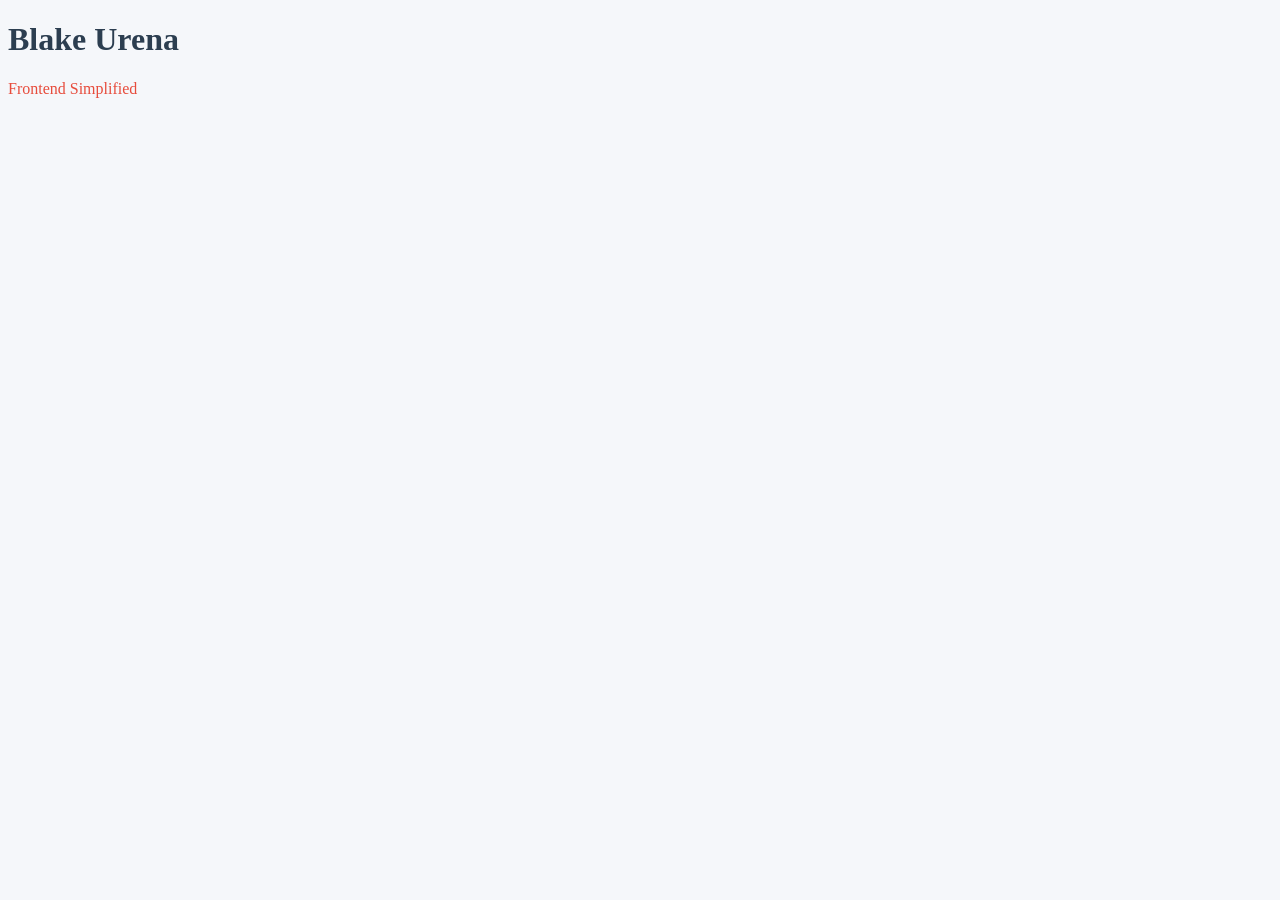
==== index.html @ 9872036c "Create index.html" ====
<!DOCTYPE html>
<html lang="en">
<head>
    <meta charset="UTF-8">
    <meta name="viewport" content="width=device-width, initial-scale=1.0">
    <title>Blake</title>
</head>
<body>
    <h1>Blake Urena</h1>
    <p>Frontend Simplified </p>
</body>
</html>
<script>
document.querySelector('h1')?.style.setProperty('color','#2c3e50');
document.querySelector('p')?.style.setProperty('color','#e74c3c');
document.body?.style.setProperty('background-color','#f5f7fa');
</script>
</html>
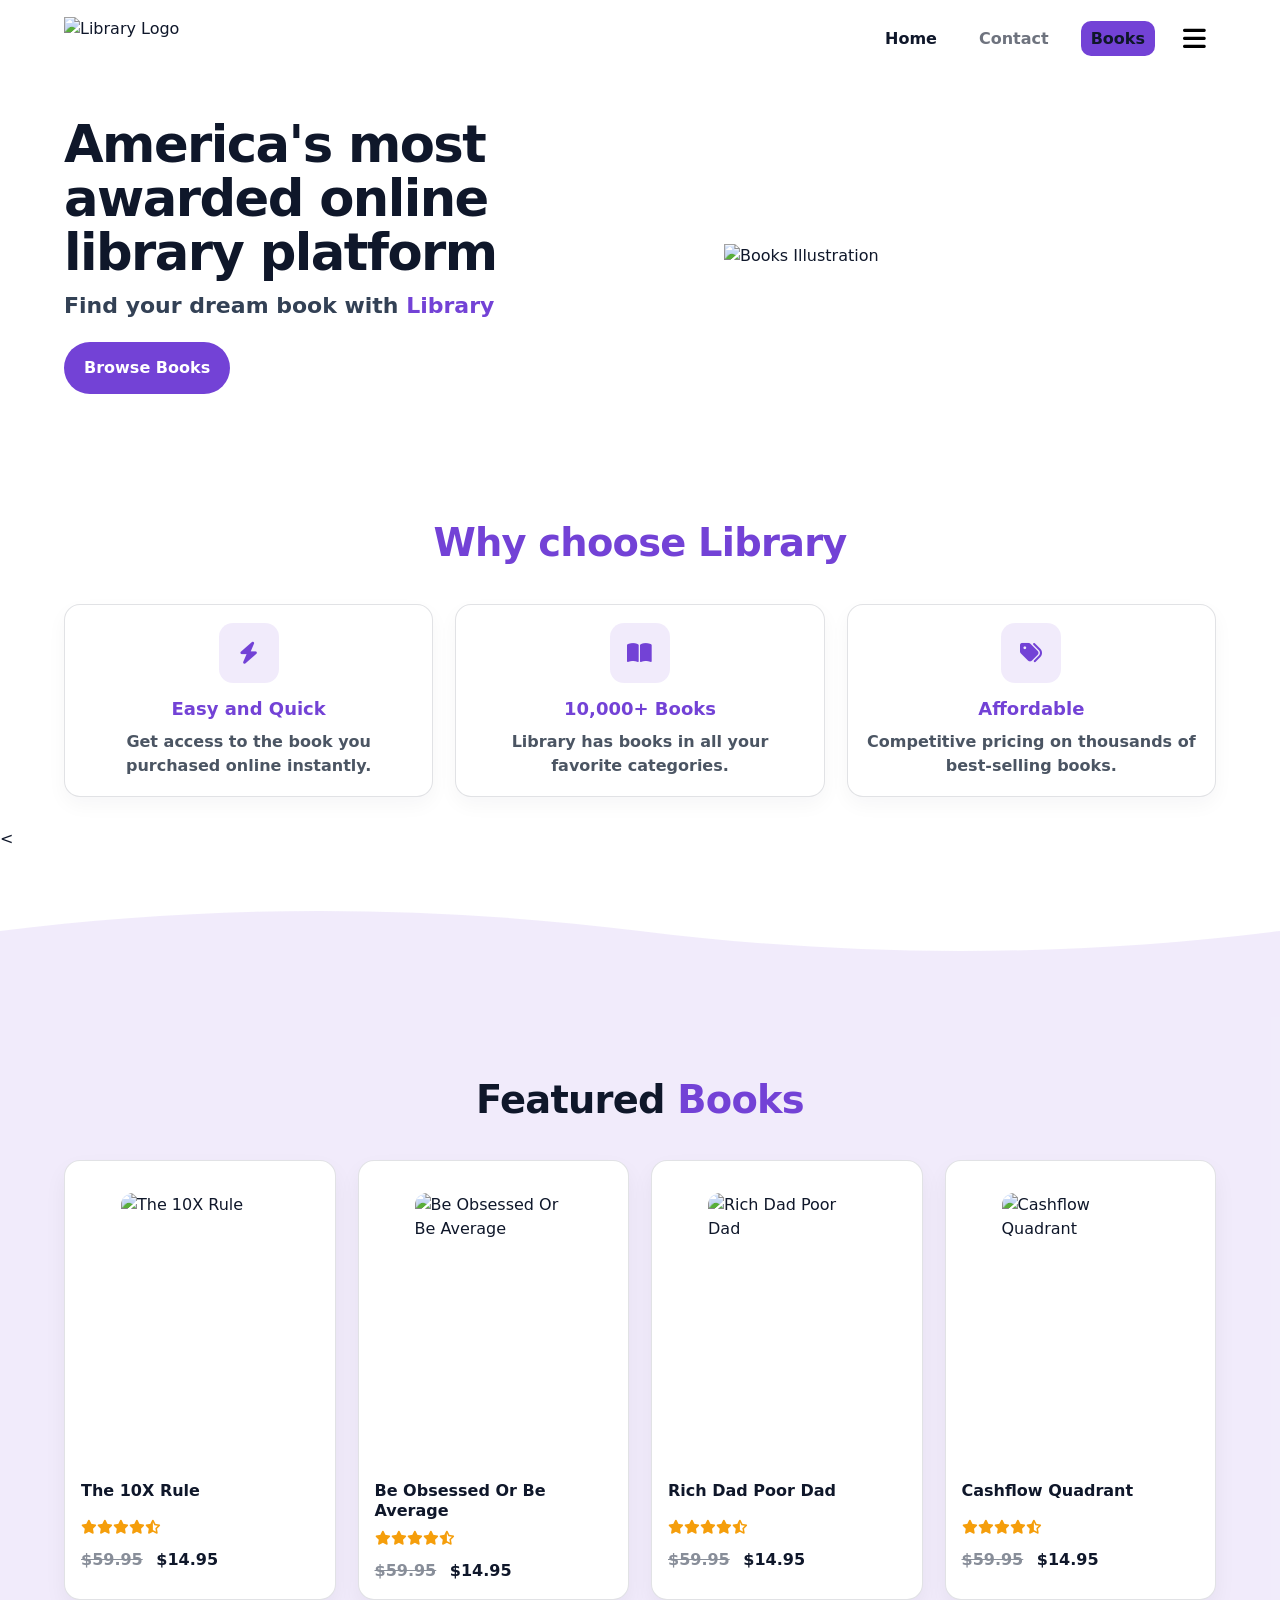
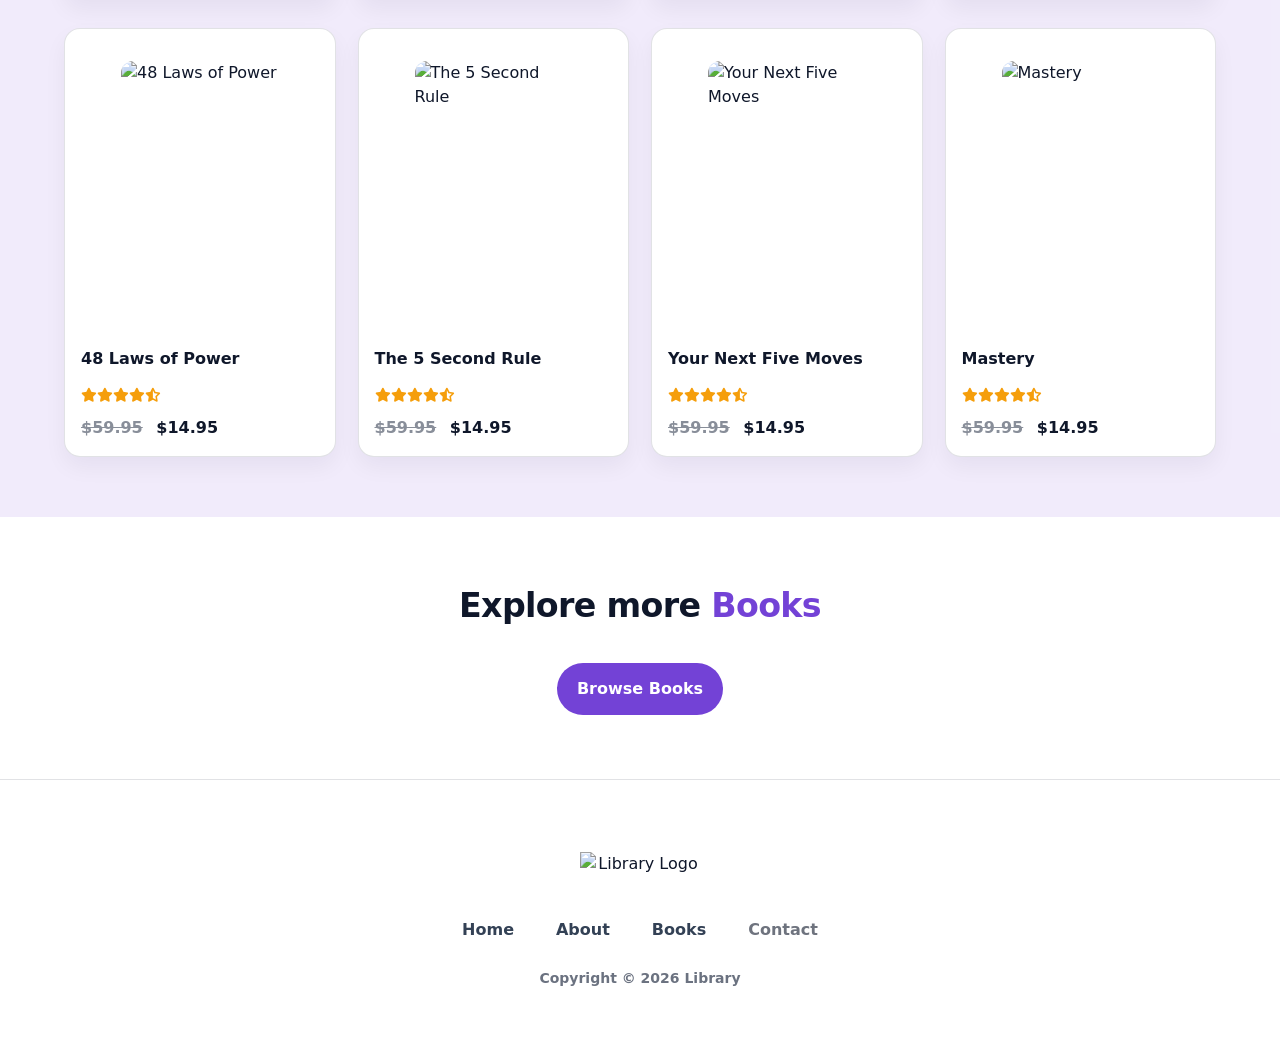
==== commit d148625e: "Rename library.html to index.html" ====
--- a/index.html
+++ b/index.html
@@ -1,18 +1,315 @@
 <!DOCTYPE html>
 <html lang="en">
 <head>
-    <meta charset="UTF-8">
-    <meta name="viewport" content="width=device-width, initial-scale=1.0">
-    <title>Blake</title>
+  <meta charset="UTF-8" />
+  <meta http-equiv="X-UA-Compatible" content="IE=edge" />
+  <meta name="viewport" content="width=device-width, initial-scale=1.0" />
+  <title>Library</title>
+
+  <link rel="stylesheet" href="library.css" />
+  <link
+  rel="stylesheet"
+  href="https://cdnjs.cloudflare.com/ajax/libs/font-awesome/6.5.1/css/all.min.css"
+/>
+  <script defer src="library.js"></script>
 </head>
 <body>
-    <h1>Blake Urena</h1>
-    <p>Frontend Simplified </p>
+  <!-- LANDING -->
+  <section id="landing">
+    <nav>
+  <div class="nav__container">
+    <img class="logo" src="./libraryassets/Library.svg" alt="Library Logo" />
+
+    <ul class="nav__links">
+      <li><a href="#" class="nav__link">Home</a></li>
+      <li><a class="nav__link nav__link--disabled">Contact</a></li>
+      <li><a href="#features" class="nav__link nav__link--primary">Books</a></li>
+    </ul>
+
+    <!-- ✅ Hamburger -->
+    <button class="btn__menu" type="button" onclick="openMenu()" aria-label="Open menu">
+      <i class="fa-solid fa-bars" aia-hidden="true"></i>
+    </button>
+
+    <!-- ✅ Mobile Menu -->
+    <div class="menu__backdrop" aria-hidden="true">
+      <button class="btn__menu btn__menu--close" type="button" onclick="closeMenu()" aria-label="Close menu">
+        <i class="fa-solid fa-times" aria-hidden="true"></i>
+      </button>
+
+      <ul class="menu__links">
+        <li class="menu__list">
+          <a href="#" class="menu__link" onclick="closeMenu()">Home</a>
+        </li>
+        <li class="menu__list">
+          <a class="menu__link menu__link--disabled">Contact</a>
+        </li>
+        <li class="menu__list">
+          <a href="#features" class="menu__link" onclick="closeMenu()">Books</a>
+        </li>
+      </ul>
+    </div>
+  </div>
+</nav>
+
+    <header>
+      <div class="header__container">
+        <div class="header__description">
+          <h1>America's most awarded online library platform</h1>
+          <h2>Find your dream book with <span class="purple">Library</span></h2>
+          <a href="#features">
+            <button class="btn">Browse Books</button>
+          </a>
+        </div>
+
+        <figure class="header__img--wrapper">
+          <img src="./libraryassets/Undraw_Books.svg" alt="Books Illustration" />
+        </figure>
+      </div>
+    </header>
+  </section>
+
+  <main>
+    <!-- HIGHLIGHTS -->
+    <section id="highlights">
+      <div class="container">
+        <div class="row">
+          <h2 class="section__title">
+            Why choose <span class="purple">Library</span>
+          </h2>
+
+          <div class="highlight__wrapper">
+            <div class="highlight">
+              <div class="highlight__img">
+                <i class="fas fa-bolt"></i>
+              </div>
+              <h3 class="highlight__subtitle">Easy and Quick</h3>
+              <p class="highlight__para">
+                Get access to the book you purchased online instantly.
+              </p>
+            </div>
+
+            <div class="highlight">
+              <div class="highlight__img">
+                <i class="fas fa-book-open"></i>
+              </div>
+              <h3 class="highlight__subtitle">10,000+ Books</h3>
+              <p class="highlight__para">
+                Library has books in all your favorite categories.
+              </p>
+            </div>
+
+            <div class="highlight">
+              <div class="highlight__img">
+                <i class="fas fa-tags"></i>
+              </div>
+              <h3 class="highlight__subtitle">Affordable</h3>
+              <p class="highlight__para">
+                Competitive pricing on thousands of best-selling books.
+              </p>
+            </div>
+          </div>
+
+        </div>
+      </div>
+    </section>
+
+    <!-- SINGLE WAVE BETWEEN HIGHLIGHTS AND FEATURES -->
+    <<div class="wave" aria-hidden="true">
+  <svg viewBox="0 0 1440 120" xmlns="http://www.w3.org/2000/svg" preserveAspectRatio="none">
+    <path 
+      d="M0,60 
+         C240,40 480,40 720,60 
+         C960,80 1200,80 1440,60 
+         L1440,120 
+         L0,120 
+         Z"
+      fill="rgba(115, 66, 214, 0.1)">
+    </path>
+  </svg>
+</div>
+
+    <!-- FEATURED BOOKS (ALL 8, CORRECT ORDER) -->
+    <section id="features">
+      <div class="container">
+        <div class="row">
+          <h2 class="section__title">
+            Featured <span class="purple">Books</span>
+          </h2>
+
+          <div class="books">
+            <!-- 1) The 10X Rule -->
+            <div class="book">
+              <figure class="book__img--wrapper">
+                <img class="book__img" src="./libraryassets/book-1.jpeg" alt="The 10X Rule" />
+              </figure>
+              <div class="book__title">The 10X Rule</div>
+              <div class="book__ratings">
+                <i class="fas fa-star"></i><i class="fas fa-star"></i><i class="fas fa-star"></i><i class="fas fa-star"></i><i class="fas fa-star-half-alt"></i>
+              </div>
+              <div class="book__price">
+                <span class="book__price--normal">$59.95</span> $14.95
+              </div>
+            </div>
+
+            <!-- 2) Be Obsessed Or Be Average -->
+            <div class="book">
+              <figure class="book__img--wrapper">
+                <img class="book__img" src="./libraryassets/book-2.jpeg" alt="Be Obsessed Or Be Average" />
+              </figure>
+              <div class="book__title">Be Obsessed Or Be Average</div>
+              <div class="book__ratings">
+                <i class="fas fa-star"></i><i class="fas fa-star"></i><i class="fas fa-star"></i><i class="fas fa-star"></i><i class="fas fa-star-half-alt"></i>
+              </div>
+              <div class="book__price">
+                <span class="book__price--normal">$59.95</span> $14.95
+              </div>
+            </div>
+
+            <!-- 3) Rich Dad Poor Dad -->
+            <div class="book">
+              <figure class="book__img--wrapper">
+                <img class="book__img" src="./libraryassets/book-3.jpeg" alt="Rich Dad Poor Dad" />
+              </figure>
+              <div class="book__title">Rich Dad Poor Dad</div>
+              <div class="book__ratings">
+                <i class="fas fa-star"></i><i class="fas fa-star"></i><i class="fas fa-star"></i><i class="fas fa-star"></i><i class="fas fa-star-half-alt"></i>
+              </div>
+              <div class="book__price">
+                <span class="book__price--normal">$59.95</span> $14.95
+              </div>
+            </div>
+
+            <!-- 4) Cashflow Quadrant -->
+            <div class="book">
+              <figure class="book__img--wrapper">
+                <img class="book__img" src="./libraryassets/book-4.jpeg" alt="Cashflow Quadrant" />
+              </figure>
+              <div class="book__title">Cashflow Quadrant</div>
+              <div class="book__ratings">
+                <i class="fas fa-star"></i><i class="fas fa-star"></i><i class="fas fa-star"></i><i class="fas fa-star"></i><i class="fas fa-star-half-alt"></i>
+              </div>
+              <div class="book__price">
+                <span class="book__price--normal">$59.95</span> $14.95
+              </div>
+            </div>
+
+            <!-- 5) 48 Laws of Power -->
+            <div class="book">
+              <figure class="book__img--wrapper">
+                <img class="book__img" src="./libraryassets/book-5.jpeg" alt="48 Laws of Power" />
+              </figure>
+              <div class="book__title">48 Laws of Power</div>
+              <div class="book__ratings">
+                <i class="fas fa-star"></i><i class="fas fa-star"></i><i class="fas fa-star"></i><i class="fas fa-star"></i><i class="fas fa-star-half-alt"></i>
+              </div>
+              <div class="book__price">
+                <span class="book__price--normal">$59.95</span> $14.95
+              </div>
+            </div>
+
+            <!-- 6) The 5 Second Rule -->
+            <div class="book">
+              <figure class="book__img--wrapper">
+                <img class="book__img" src="./libraryassets/book-6.jpeg" alt="The 5 Second Rule" />
+              </figure>
+              <div class="book__title">The 5 Second Rule</div>
+              <div class="book__ratings">
+                <i class="fas fa-star"></i><i class="fas fa-star"></i><i class="fas fa-star"></i><i class="fas fa-star"></i><i class="fas fa-star-half-alt"></i>
+              </div>
+              <div class="book__price">
+                <span class="book__price--normal">$59.95</span> $14.95
+              </div>
+            </div>
+
+            <!-- 7) Your Next Five Moves -->
+            <div class="book">
+              <figure class="book__img--wrapper">
+                <img class="book__img" src="./libraryassets/book-7.jpg" alt="Your Next Five Moves" />
+              </figure>
+              <div class="book__title">Your Next Five Moves</div>
+              <div class="book__ratings">
+                <i class="fas fa-star"></i><i class="fas fa-star"></i><i class="fas fa-star"></i><i class="fas fa-star"></i><i class="fas fa-star-half-alt"></i>
+              </div>
+              <div class="book__price">
+                <span class="book__price--normal">$59.95</span> $14.95
+              </div>
+            </div>
+
+            <!-- 8) Mastery -->
+            <div class="book">
+              <figure class="book__img--wrapper">
+                <img class="book__img" src="./libraryassets/book-8.jpeg" alt="Mastery" />
+              </figure>
+              <div class="book__title">Mastery</div>
+              <div class="book__ratings">
+                <i class="fas fa-star"></i><i class="fas fa-star"></i><i class="fas fa-star"></i><i class="fas fa-star"></i><i class="fas fa-star-half-alt"></i>
+              </div>
+              <div class="book__price">
+                <span class="book__price--normal">$59.95</span> $14.95
+              </div>
+            </div>
+          </div>
+
+        </div>
+      </div>
+    </section>
+
+    <!-- EXPLORE -->
+    <section id="explore">
+      <div class="container">
+        <div class="row row__column" style="text-align:center;">
+          <h2>Explore more <span class="purple">Books</span></h2>
+          <div style="display:flex; justify-content:center; margin-top:16px;">
+            <a href="#features"><button class="btn">Browse Books</button></a>
+          </div>
+        </div>
+      </div>
+    </section>
+  </main>
+
+  <!-- FOOTER -->
+  <footer>
+    <div class="container">
+      <div class="row row__column footer__content">
+        <a href="#">
+          <figure class="footer__logo">
+            <img src="./libraryassets/Library.svg" class="footer__logo--img" alt="Library Logo" />
+          </figure>
+        </a>
+
+        <div class="footer__list">
+          <a href="#" class="footer__link">Home</a>
+          <a href="#" class="footer__link">About</a>
+          <a href="#features" class="footer__link">Books</a>
+          <a href="#" class="nav__link nav__link--disabled">Contact</a>
+        </div>
+
+        <div class="footer__copyright">
+          Copyright &copy; 2026 Library
+        </div>
+      </div>
+    </div>
+  </footer>
+
+  <!-- Menu fallback -->
+  <script>
+    (function () {
+      const backdrop = document.querySelector(".menu__backdrop");
+
+      function open() {
+        document.body.classList.add("menu--open");
+        if (backdrop) backdrop.setAttribute("aria-hidden", "false");
+      }
+
+      function close() {
+        document.body.classList.remove("menu--open");
+        if (backdrop) backdrop.setAttribute("aria-hidden", "true");
+      }
+
+      if (typeof window.openMenu !== "function") window.openMenu = open;
+      if (typeof window.closeMenu !== "function") window.closeMenu = close;
+    })();
+  </script>
 </body>
-</html>
-<script>
-document.querySelector('h1')?.style.setProperty('color','#2c3e50');
-document.querySelector('p')?.style.setProperty('color','#e74c3c');
-document.body?.style.setProperty('background-color','#f5f7fa');
-</script>
-</html>
+</html>
--- a/library.css
+++ b/library.css
@@ -0,0 +1,558 @@
+@import url('https://fonts.googleapis.com/css2?family=Roboto:wght@400;500;700&display=swap');
+/* =========================
+   LibraryA.css (clean + professional)
+   ========================= */
+
+/* ----- Reset / Base ----- */
+*,
+*::before,
+*::after {
+  box-sizing: border-box;
+}
+
+html {
+  scroll-behavior: smooth;
+}
+
+body {
+  margin: 0;
+  font-family: system-ui, -apple-system, Segoe UI, Roboto, Helvetica, Arial, "Apple Color Emoji",
+    "Segoe UI Emoji";
+  color: #0f172a;
+  background: #ffffff;
+  line-height: 1.5;
+}
+
+img {
+  max-width: 100%;
+  display: block;
+}
+
+a {
+  color: inherit;
+  text-decoration: none;
+}
+
+button {
+  font: inherit;
+}
+
+ul {
+  margin: 0;
+  padding: 0;
+  list-style: none;
+}
+
+/* ----- Utilities ----- */
+:root {
+  --purple: #7342d6;
+  --purple-10: rgba(115, 66, 214, 0.1);
+  --text: #0f172a;
+  --muted: #6b7280;
+  --border: rgba(15, 23, 42, 0.12);
+  --shadow: 0 10px 30px rgba(15, 23, 42, 0.08);
+  --radius: 16px;
+  --max: 1200px;
+}
+
+.purple {
+  color: var(--purple);
+}
+
+.container {
+  width: min(90%, var(--max));
+  margin: 0 auto;
+}
+
+.row {
+  width: 100%;
+}
+
+.row__column {
+  display: flex;
+  flex-direction: column;
+  align-items: center;
+}
+
+/* ----- Typography ----- */
+.section__title {
+  font-size: clamp(28px, 3vw, 42px);
+  font-weight: 800;
+  letter-spacing: -0.02em;
+  text-align: center;
+  margin: 0 0 32px;
+}
+
+/* ----- Buttons ----- */
+.btn {
+  display: inline-flex;
+  align-items: center;
+  justify-content: center;
+  padding: 12px 18px;
+  border-radius: 999px;
+  border: 2px solid transparent;
+  background: var(--purple);
+  color: #fff;
+  font-weight: 700;
+  cursor: pointer;
+  transition: transform 120ms ease, opacity 120ms ease, background 120ms ease;
+}
+
+.btn:hover {
+  transform: translateY(-1px);
+  opacity: 0.95;
+}
+
+.btn:active {
+  transform: translateY(0px);
+}
+
+.nav__link--primary {
+  padding: 10px 14px;
+  border-radius: 999px;
+  background: var(--purple);
+  color: #fff;
+}
+
+/* =========================
+   Landing / Nav / Header
+   ========================= */
+
+#landing {
+  position: relative;
+  overflow: hidden;
+}
+
+nav {
+  width: 100%;
+  padding: 16px 0;
+}
+
+.nav__container {
+  width: min(90%, var(--max));
+  margin: 0 auto;
+  display: flex;
+  align-items: center;
+  justify-content: space-between;
+  gap: 18px;
+}
+
+.logo {
+  height: 44px;
+  width: auto;
+}
+
+.nav__links {
+  display: flex;
+  align-items: center;
+  gap: 22px;
+  margin-left: auto;
+}
+
+.nav__link {
+  font-weight: 700;
+  color: var(--text);
+  padding: 8px 10px;
+  border-radius: 10px;
+}
+
+.nav__link:hover {
+  background: rgba(115, 66, 214, 0.08);
+}
+
+.nav__link--disabled {
+  cursor: default;
+  pointer-events: none; /* fully disables click */
+  opacity: 0.7;         /* optional visual cue */
+}
+
+/* Hamburger button */
+.btn__menu {
+  display: inline-flex; 
+  border: none;
+  background: transparent;
+  cursor: pointer;
+  font-size: 26px;
+  line-height: 1;
+  padding: 10px;
+  border-radius: 12px;
+}
+
+.btn__menu:hover {
+  background: rgba(115, 66, 214, 0.08);
+}
+
+/* Mobile menu backdrop */
+.menu__backdrop {
+  position: fixed;
+  inset: 0;
+  background: rgba(15, 23, 42, 0.6);
+  display: flex;
+  justify-content: flex-end;
+  opacity: 0;
+  pointer-events: none;
+  transition: opacity 180ms ease;
+  z-index: 999;
+}
+
+/* Slide-out panel */
+.menu__links {
+  width: min(78vw, 320px);
+  height: 100%;
+  background: #ffffff;
+  padding: 18px;
+  display: flex;
+  flex-direction: column;
+  gap: 10px;
+  transform: translateX(12px);
+  transition: transform 180ms ease;
+  box-shadow: var(--shadow);
+}
+
+.menu__list {
+  width: 100%;
+}
+
+.menu__link {
+  display: block;
+  padding: 12px 12px;
+  border-radius: 12px;
+  font-weight: 800;
+  color: var(--text);
+}
+
+.menu__link:hover {
+  background: rgba(115, 66, 214, 0.08);
+}
+
+.btn__menu--close {
+  align-self: flex-end;
+  margin-bottom: 10px;
+}
+
+/* Open state */
+.menu--open .menu__backdrop {
+  opacity: 1;
+  pointer-events: auto;
+}
+
+.menu--open .menu__links {
+  transform: translateX(0);
+}
+
+/* Header */
+header {
+  padding: 40px 0 64px;
+}
+
+.header__container {
+  width: min(90%, var(--max));
+  margin: 0 auto;
+  display: grid;
+  grid-template-columns: 1.05fr 0.95fr;
+  align-items: center;
+  gap: 32px;
+}
+
+.header__description h1 {
+  margin: 0 0 10px;
+  font-size: clamp(30px, 4vw, 52px);
+  font-weight: 900;
+  letter-spacing: -0.03em;
+  line-height: 1.05;
+}
+
+.header__description h2 {
+  margin: 0 0 20px;
+  font-size: clamp(18px, 2vw, 22px);
+  font-weight: 700;
+  color: #334155;
+}
+
+.header__img--wrapper img {
+  width: 100%;
+  max-height: 380px;
+  object-fit: contain;
+}
+
+/* =========================
+   Highlights
+   ========================= */
+
+#highlights {
+  position: relative;
+  padding: 56px 0 30px;
+  color: var(--purple);
+}
+
+.highlight__wrapper {
+  display: grid;
+  grid-template-columns: repeat(3, 1fr);
+  gap: 22px;
+  margin-top: 28px;
+}
+
+.highlight {
+  background: #ffffff;
+  border: 1px solid var(--border);
+  border-radius: var(--radius);
+  padding: 18px;
+  box-shadow: 0 8px 20px rgba(15, 23, 42, 0.04);
+  text-align: center;
+}
+
+.highlight__img {
+  width: 60px;
+  height: 60px;
+  border-radius: 14px;
+  margin: 0 auto 12px;
+  display: grid;
+  place-items: center;
+  background: var(--purple-10);
+  color: var(--purple);
+  font-size: 22px;
+}
+
+.highlight__subtitle {
+  margin: 0 0 8px;
+  font-size: 18px;
+  font-weight: 900;
+  color: var(--purple);
+}
+
+.highlight__para {
+  margin: 0;
+  color: #4b5563;
+  font-weight: 600;
+}
+
+/* =========================
+   Wave Divider
+   (Placed between highlights and features in HTML)
+   ========================= */
+.wave {
+  width: 100%;
+  line-height: 0;
+}
+
+.wave svg {
+  display: block;
+  width: 100%;
+  height: 160px;
+}
+
+/* =========================
+   Featured Books Section
+   ========================= */
+
+#features {
+  background-color: var(--purple-10);
+  padding: 60px 0;
+}
+
+/* Books grid */
+.books {
+  display: grid;
+  grid-template-columns: repeat(4, 1fr);
+  gap: 28px 22px;
+}
+
+.book {
+  background: #ffffff;
+  border: 1px solid var(--border);
+  border-radius: var(--radius);
+  overflow: hidden;
+  box-shadow: 0 10px 22px rgba(15, 23, 42, 0.05);
+  transition: transform 140ms ease, box-shadow 140ms ease;
+}
+
+.book:hover {
+  transform: translateY(-3px);
+  box-shadow: 0 16px 30px rgba(15, 23, 42, 0.08);
+}
+
+.book__img--wrapper {
+  padding: 16px 16px 0;
+  background: #ffffff;
+}
+
+.book__img {
+  width: 100%;
+  height: 260px;
+  object-fit: contain;
+  border-radius: 12px;
+}
+
+.book__title {
+  padding: 12px 16px 0;
+  font-weight: 900;
+  color: var(--text);
+  font-size: 16px;
+  line-height: 1.2;
+  min-height: 40px;
+}
+
+.book__ratings {
+  padding: 8px 16px 0;
+  color: #f59e0b;
+  font-size: 14px;
+}
+
+.book__price {
+  padding: 10px 16px 16px;
+  font-weight: 900;
+  color: var(--text);
+}
+
+.book__price--normal {
+  color: var(--muted);
+  text-decoration: line-through;
+  margin-right: 8px;
+  font-weight: 700;
+  opacity: 0.8;
+}
+
+/* =========================
+   Explore
+   ========================= */
+
+#explore {
+  padding: 64px 0;
+  text-align: center;
+}
+
+#explore h2 {
+  margin: 0 0 16px;
+  font-size: clamp(26px, 2.6vw, 38px);
+  font-weight: 900;
+  letter-spacing: -0.02em;
+}
+
+/* =========================
+   Footer
+   ========================= */
+
+footer {
+  padding: 56px 0;
+  border-top: 1px solid var(--border);
+  text-align: center;
+}
+
+.footer__content {
+  display: flex;
+  flex-direction: column;
+  align-items: center;
+  gap: 18px;
+}
+
+.footer__logo {
+  display: flex;
+  justify-content: center;
+}
+
+.footer__logo--img {
+  width: 120px;
+  height: auto;
+}
+
+.footer__list {
+  display: flex;
+  gap: 22px;
+  justify-content: center;
+  flex-wrap: wrap;
+}
+
+.footer__link {
+  font-weight: 800;
+  color: #334155;
+  padding: 8px 10px;
+  border-radius: 10px;
+}
+
+.footer__link:hover {
+  background: rgba(115, 66, 214, 0.08);
+}
+
+.footer__copyright {
+  font-size: 14px;
+  color: var(--muted);
+  font-weight: 700;
+}
+
+/* =========================
+   Responsive
+   ========================= */
+
+@media (max-width: 1024px) {
+  .header__container {
+    grid-template-columns: 1fr;
+    text-align: center;
+  }
+
+  .header__img--wrapper img {
+    max-height: 320px;
+    margin: 0 auto;
+  }
+
+  .nav__links {
+    gap: 14px;
+  }
+
+  .books {
+    grid-template-columns: repeat(3, 1fr);
+  }
+
+  .highlight__wrapper {
+    grid-template-columns: 1fr;
+  }
+}
+
+@media (max-width: 768px) {
+  .nav__links {
+    display: none;
+  }
+
+  .btn__menu {
+    display: inline-flex;
+    align-items: center;
+    justify-content: center;
+  }
+
+  header {
+    padding: 24px 0 48px;
+  }
+
+  #highlights {
+    padding: 44px 0 22px;
+  }
+
+  .books {
+    grid-template-columns: repeat(2, 1fr);
+  }
+
+  .book__img {
+    height: 240px;
+  }
+}
+
+@media (max-width: 480px) {
+  .books {
+    grid-template-columns: 1fr;
+  }
+
+  .book__img {
+    height: 260px;
+  }
+
+  .section__title {
+    margin-bottom: 22px;
+  }
+}
+
+/* nav link contact disabled */
+.nav__link--disabled,
+.menu__link--disabled {
+  cursor: default;
+  pointer-events: none;  /* prevents clicking */
+  opacity: 0.6;          /* optional visual hint */
+}
